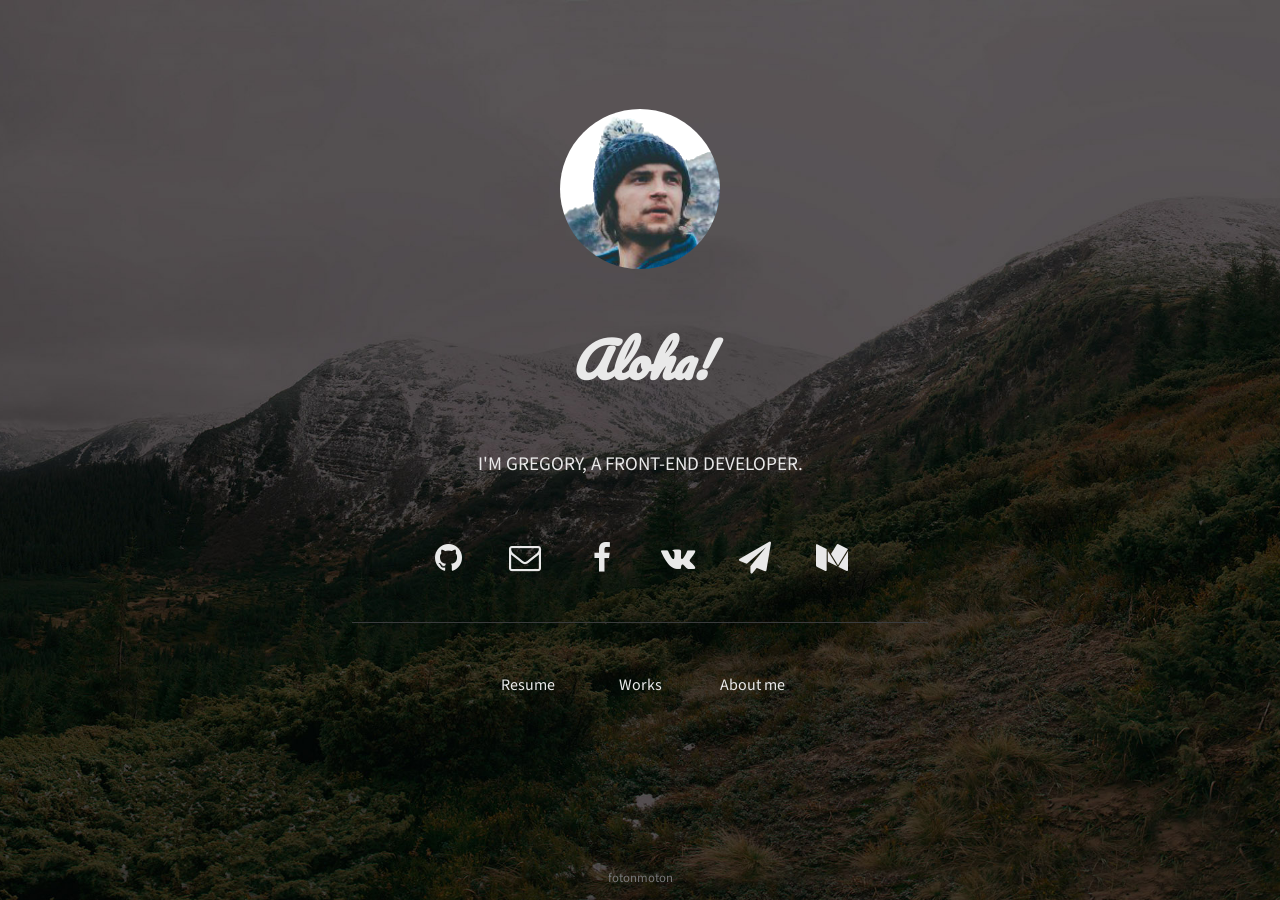
==== index.html @ 8188e192 "add Google analytics" ====
<!DOCTYPE html>
<html lang="en">
<head>
	<meta charset="UTF-8">
	<meta content="initial-scale=1.0" name="viewport">
	<title>fotonmoton's site</title>
	<link rel="stylesheet" href="css/style.css">
	<link rel="stylesheet" href="https://maxcdn.bootstrapcdn.com/font-awesome/4.5.0/css/font-awesome.min.css">
	<link href='https://fonts.googleapis.com/css?family=Source+Sans+Pro' rel='stylesheet' type='text/css'>
	<link href='https://fonts.googleapis.com/css?family=Pacifico' rel='stylesheet' type='text/css'>
	<link href='https://fonts.googleapis.com/css?family=Lobster&subset=cyrillic,latin' rel='stylesheet' type='text/css'>
	<script src="js/analytics.js"></script>
</head>
<body>
	<main>
		<img src="img/face.png" alt="face" class="face">
		<h3 class="greetings">
			Aloha!
		</h3>
		<h3 class="main-text">
			I'M GREGORY, A FRONT-END DEVELOPER.
		</h3>
		<ul class="icon-wrap">
			<li class="icon"><a href="https://github.com/fotonmoton" class="fa fa-github fa-fw fa-2x"></a></li>
			<li class="icon"><a href="mailto:neogen570@gmail.com?subject=Yo" class="fa fa-envelope-o fa-fw fa-2x"></a></li>
			<li class="icon"><a href="https://www.facebook.com/gregory.tertyshny.7" class="fa fa-facebook fa-fw fa-2x"></a></li>
			<li class="icon"><a href="https://vk.com/id140899500" class="fa fa-vk fa-fw fa-2x"></a></li>
			<li class="icon"><a href="https://telegram.me/Fotonmoton" class="fa fa-paper-plane fa-fw fa-2x"></a></li>
			<li class="icon"><a href="https://medium.com/@gregorytertyshny" class="fa fa-medium fa-fw fa-2x"></a></li>
		</ul>
		<nav>
			<ul class="about-wrap">
				<li><a href="#" class="about-button">
						Resume
					</a>
				</li>
				<li><a href="#" class="about-button">
						Works
					</a>
				</li>
				<li><a href="#" class="about-button">
						About me
					</a>
				</li>
			</ul>
		</nav>
	</main>
	<footer>
		<p>
			fotonmoton
		</p>
	</footer>
	<div id="bg">
	</div>
</body>
</html>
---- css/style.css ----
html,body{padding:0;margin:0;min-width:100%;height:100%;font-family:"Source Sans Pro", Arial, Helvetica, sans-serif;color:#E9E9E9;font-size:100%;overflow:hidden}@media (max-height: 736px){html,body{font-size:90%}}@media (max-width: 350px){html,body{font-size:80%}}body{min-height:100%;display:flex;flex-direction:column;justify-content:space-between;align-items:center;background-color:#103E50}body main{display:flex;justify-content:center;flex-direction:column;align-items:center;height:100%;width:45%;padding:0rem 3rem;overflow:hidden}@media (max-width: 1024px){body main{width:100%;padding:0}}body main img{border-radius:100%;width:10rem;height:10rem;animation-name:land-out;animation-duration:0.75s;animation-delay:0.5s;animation-fill-mode:forwards;opacity:0}@media (max-width: 450px){body main img{width:8rem;height:8rem}}@media (max-height: 600px){body main img{width:8rem;height:8rem}}body main h3{margin:0;text-align:center;padding:3rem 0rem 0rem 0rem}@media (max-height: 736px){body main h3{padding:1rem 0rem 0rem 0rem}}body main .greetings{font-family:'Pacifico', 'Lobster', cursive;font-size:3rem;font-style:italic;animation-name:land-in;animation-duration:0.75s;animation-delay:0.75s;animation-fill-mode:forwards;opacity:0}@media (max-width: 450px){body main .greetings{font-size:2.5rem}}body main .main-text{font-weight:normal;font-size:1.2rem;animation-name:land-in;animation-duration:0.75s;animation-delay:1s;animation-fill-mode:forwards;opacity:0}@media (max-width: 450px){body main .main-text{font-size:1.1rem}}body main .icon-wrap{width:100%;display:flex;justify-content:center;flex-wrap:wrap;padding:3rem 0rem 2rem 0rem;margin:0;border-bottom:1px solid #3B3C3E;animation-name:land-in;animation-duration:0.75s;animation-delay:1.25s;animation-fill-mode:forwards;opacity:0}@media (max-height: 736px){body main .icon-wrap{padding:1rem 0rem}}@media (max-width: 1024px){body main .icon-wrap{width:90%}}@media (max-width: 450px){body main .icon-wrap{width:60%}}body main .icon-wrap .icon{list-style-type:none}body main .icon-wrap a{color:#E9E9E9;text-decoration:none;margin:0rem 0.4rem;width:4rem;height:4rem;display:flex;justify-content:center;align-items:center;background-color:rgba(168,168,168,0);border-radius:100%;transition-property:background-color;transition-duration:0.3s;transition-timing-function:ease-out}body main .icon-wrap a:hover{background-color:rgba(168,168,168,0.2)}body main .about-wrap{display:flex;padding:0;margin:0;animation-name:land-in;animation-duration:0.75s;animation-delay:1.5s;animation-fill-mode:forwards;opacity:0}@media (max-height: 736px){body main .about-wrap{padding:1rem 0rem}}body main .about-wrap li{list-style-type:none}body main .about-wrap .about-button{color:#E9E9E9;text-decoration:none;margin:3rem 1rem;width:5rem;height:1.8rem;border-radius:4px;background-color:rgba(168,168,168,0);display:flex;justify-content:space-around;align-items:center;transition-property:background-color;transition-duration:0.3s;transition-timing-function:ease-out;font-size:1rem}body main .about-wrap .about-button:hover{background-color:rgba(168,168,168,0.2)}@media (max-width: 450px){body main .about-wrap .about-button{margin:1rem 1rem}}@media (max-height: 736px){body main .about-wrap .about-button{margin:1rem 1rem}}body footer{display:flex;justify-content:center}body footer p{font-size:0.8rem;color:#767678;animation-name:land-in;animation-duration:0.75s;animation-delay:2s;animation-fill-mode:forwards;opacity:0}@media (max-width: 450px){body footer p{display:none}}@media (max-height: 600px){body footer p{display:none}}#bg{background:url("../img/bg.jpg") no-repeat center center fixed;background-size:cover;position:absolute;left:0;top:0;width:100%;height:100%;z-index:-1;opacity:0;animation-name:bg-anim;animation-duration:1.25s;animation-delay:2.10s;animation-fill-mode:forwards}@media (max-height: 736px){#bg{background-image:url("../img/bg-medium.jpg")}}@media (max-height: 736px){#bg{background-image:url("../img/bg-medium.jpg")}}@media (max-width: 1024px){#bg{background-image:url("../img/bg-medium.jpg")}}@media (max-height: 600px){#bg{background-image:url("../img/bg-small.jpg")}}@media (max-width: 450px){#bg{background-image:url("../img/bg-small.jpg")}}@keyframes land-in{0%{opacity:0;transform:scale(1.1)}100%{opacity:1;transform:scale(1)}}@keyframes land-out{0%{opacity:0;transform:scale(0.8)}100%{opacity:1;transform:scale(1)}}@keyframes bg-anim{0%{opacity:0}100%{opacity:1}}
/*# sourceMappingURL=style.css.map */
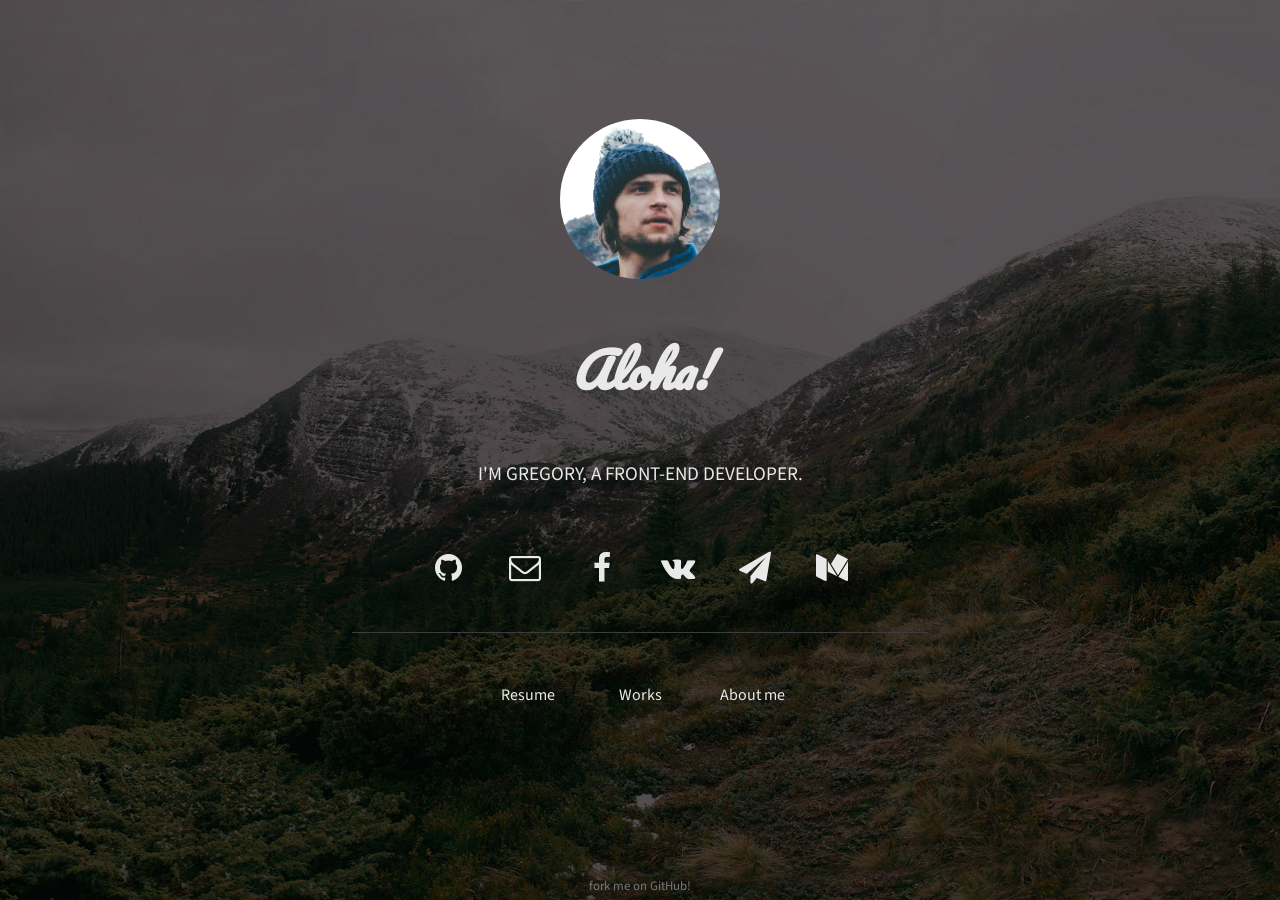
==== commit 2896ca72: "change classes to id's and add README file" ====
--- a/index.html
+++ b/index.html
@@ -13,23 +13,23 @@
 </head>
 <body>
 	<main>
-		<img src="img/face.png" alt="face" class="face">
-		<h3 class="greetings">
+		<img src="img/face.png" alt="face" id="face">
+		<h3 id="greetings">
 			Aloha!
 		</h3>
-		<h3 class="main-text">
+		<h3 id="main-text">
 			I'M GREGORY, A FRONT-END DEVELOPER.
 		</h3>
-		<ul class="icon-wrap">
-			<li class="icon"><a href="https://github.com/fotonmoton" class="fa fa-github fa-fw fa-2x"></a></li>
-			<li class="icon"><a href="mailto:neogen570@gmail.com?subject=Yo" class="fa fa-envelope-o fa-fw fa-2x"></a></li>
-			<li class="icon"><a href="https://www.facebook.com/gregory.tertyshny.7" class="fa fa-facebook fa-fw fa-2x"></a></li>
-			<li class="icon"><a href="https://vk.com/id140899500" class="fa fa-vk fa-fw fa-2x"></a></li>
-			<li class="icon"><a href="https://telegram.me/Fotonmoton" class="fa fa-paper-plane fa-fw fa-2x"></a></li>
-			<li class="icon"><a href="https://medium.com/@gregorytertyshny" class="fa fa-medium fa-fw fa-2x"></a></li>
+		<ul id="icon-wrap">
+			<li class="icon"><a href="https://github.com/fotonmoton" target="_blank" class="fa fa-github fa-fw fa-2x"></a></li>
+			<li class="icon"><a href="mailto:neogen570@gmail.com?subject=Yo" target="_blank"class="fa fa-envelope-o fa-fw fa-2x"></a></li>
+			<li class="icon"><a href="https://www.facebook.com/gregory.tertyshny.7" target="_blank"class="fa fa-facebook fa-fw fa-2x"></a></li>
+			<li class="icon"><a href="https://vk.com/id140899500" target="_blank"class="fa fa-vk fa-fw fa-2x"></a></li>
+			<li class="icon"><a href="https://telegram.me/Fotonmoton" target="_blank" class="fa fa-paper-plane fa-fw fa-2x"></a></li>
+			<li class="icon"><a href="https://medium.com/@gregorytertyshny" target="_blank" class="fa fa-medium fa-fw fa-2x"></a></li>
 		</ul>
 		<nav>
-			<ul class="about-wrap">
+			<ul id="about-wrap">
 				<li><a href="#" class="about-button">
 						Resume
 					</a>
@@ -46,9 +46,9 @@
 		</nav>
 	</main>
 	<footer>
-		<p>
-			fotonmoton
-		</p>
+		<a href="https://github.com/fotonmoton/fotonmoton" target="_blank" id="forkme">
+			fork me on GitHub!
+		</a>
 	</footer>
 	<div id="bg">
 	</div>
--- a/css/style.css
+++ b/css/style.css
@@ -1,2 +1,3 @@
-html,body{padding:0;margin:0;min-width:100%;height:100%;font-family:"Source Sans Pro", Arial, Helvetica, sans-serif;color:#E9E9E9;font-size:100%;overflow:hidden}@media (max-height: 736px){html,body{font-size:90%}}@media (max-width: 350px){html,body{font-size:80%}}body{min-height:100%;display:flex;flex-direction:column;justify-content:space-between;align-items:center;background-color:#103E50}body main{display:flex;justify-content:center;flex-direction:column;align-items:center;height:100%;width:45%;padding:0rem 3rem;overflow:hidden}@media (max-width: 1024px){body main{width:100%;padding:0}}body main img{border-radius:100%;width:10rem;height:10rem;animation-name:land-out;animation-duration:0.75s;animation-delay:0.5s;animation-fill-mode:forwards;opacity:0}@media (max-width: 450px){body main img{width:8rem;height:8rem}}@media (max-height: 600px){body main img{width:8rem;height:8rem}}body main h3{margin:0;text-align:center;padding:3rem 0rem 0rem 0rem}@media (max-height: 736px){body main h3{padding:1rem 0rem 0rem 0rem}}body main .greetings{font-family:'Pacifico', 'Lobster', cursive;font-size:3rem;font-style:italic;animation-name:land-in;animation-duration:0.75s;animation-delay:0.75s;animation-fill-mode:forwards;opacity:0}@media (max-width: 450px){body main .greetings{font-size:2.5rem}}body main .main-text{font-weight:normal;font-size:1.2rem;animation-name:land-in;animation-duration:0.75s;animation-delay:1s;animation-fill-mode:forwards;opacity:0}@media (max-width: 450px){body main .main-text{font-size:1.1rem}}body main .icon-wrap{width:100%;display:flex;justify-content:center;flex-wrap:wrap;padding:3rem 0rem 2rem 0rem;margin:0;border-bottom:1px solid #3B3C3E;animation-name:land-in;animation-duration:0.75s;animation-delay:1.25s;animation-fill-mode:forwards;opacity:0}@media (max-height: 736px){body main .icon-wrap{padding:1rem 0rem}}@media (max-width: 1024px){body main .icon-wrap{width:90%}}@media (max-width: 450px){body main .icon-wrap{width:60%}}body main .icon-wrap .icon{list-style-type:none}body main .icon-wrap a{color:#E9E9E9;text-decoration:none;margin:0rem 0.4rem;width:4rem;height:4rem;display:flex;justify-content:center;align-items:center;background-color:rgba(168,168,168,0);border-radius:100%;transition-property:background-color;transition-duration:0.3s;transition-timing-function:ease-out}body main .icon-wrap a:hover{background-color:rgba(168,168,168,0.2)}body main .about-wrap{display:flex;padding:0;margin:0;animation-name:land-in;animation-duration:0.75s;animation-delay:1.5s;animation-fill-mode:forwards;opacity:0}@media (max-height: 736px){body main .about-wrap{padding:1rem 0rem}}body main .about-wrap li{list-style-type:none}body main .about-wrap .about-button{color:#E9E9E9;text-decoration:none;margin:3rem 1rem;width:5rem;height:1.8rem;border-radius:4px;background-color:rgba(168,168,168,0);display:flex;justify-content:space-around;align-items:center;transition-property:background-color;transition-duration:0.3s;transition-timing-function:ease-out;font-size:1rem}body main .about-wrap .about-button:hover{background-color:rgba(168,168,168,0.2)}@media (max-width: 450px){body main .about-wrap .about-button{margin:1rem 1rem}}@media (max-height: 736px){body main .about-wrap .about-button{margin:1rem 1rem}}body footer{display:flex;justify-content:center}body footer p{font-size:0.8rem;color:#767678;animation-name:land-in;animation-duration:0.75s;animation-delay:2s;animation-fill-mode:forwards;opacity:0}@media (max-width: 450px){body footer p{display:none}}@media (max-height: 600px){body footer p{display:none}}#bg{background:url("../img/bg.jpg") no-repeat center center fixed;background-size:cover;position:absolute;left:0;top:0;width:100%;height:100%;z-index:-1;opacity:0;animation-name:bg-anim;animation-duration:1.25s;animation-delay:2.10s;animation-fill-mode:forwards}@media (max-height: 736px){#bg{background-image:url("../img/bg-medium.jpg")}}@media (max-height: 736px){#bg{background-image:url("../img/bg-medium.jpg")}}@media (max-width: 1024px){#bg{background-image:url("../img/bg-medium.jpg")}}@media (max-height: 600px){#bg{background-image:url("../img/bg-small.jpg")}}@media (max-width: 450px){#bg{background-image:url("../img/bg-small.jpg")}}@keyframes land-in{0%{opacity:0;transform:scale(1.1)}100%{opacity:1;transform:scale(1)}}@keyframes land-out{0%{opacity:0;transform:scale(0.8)}100%{opacity:1;transform:scale(1)}}@keyframes bg-anim{0%{opacity:0}100%{opacity:1}}
-/*# sourceMappingURL=style.css.map */
+@-webkit-keyframes land-in{0%{opacity:0;-webkit-transform:scale(1.1);transform:scale(1.1)}100%{opacity:1;-webkit-transform:scale(1);transform:scale(1)}}@keyframes land-in{0%{opacity:0;-webkit-transform:scale(1.1);transform:scale(1.1)}100%{opacity:1;-webkit-transform:scale(1);transform:scale(1)}}@-webkit-keyframes land-out{0%{opacity:0;-webkit-transform:scale(0.8);transform:scale(0.8)}100%{opacity:1;-webkit-transform:scale(1);transform:scale(1)}}@keyframes land-out{0%{opacity:0;-webkit-transform:scale(0.8);transform:scale(0.8)}100%{opacity:1;-webkit-transform:scale(1);transform:scale(1)}}@-webkit-keyframes bg-anim{0%{opacity:0}100%{opacity:1}}@keyframes bg-anim{0%{opacity:0}100%{opacity:1}}#bg{background:url("../img/bg.jpg") no-repeat center center fixed;background-size:cover;position:absolute;left:0;top:0;width:100%;height:100%;z-index:-1;opacity:0;-webkit-animation-name:bg-anim;animation-name:bg-anim;-webkit-animation-duration:1.25s;animation-duration:1.25s;-webkit-animation-delay:2.10s;animation-delay:2.10s;-webkit-animation-fill-mode:forwards;animation-fill-mode:forwards}@media (max-height: 736px){#bg{background-image:url("../img/bg-medium.jpg")}}@media (max-height: 736px){#bg{background-image:url("../img/bg-medium.jpg")}}@media (max-width: 1024px){#bg{background-image:url("../img/bg-medium.jpg")}}@media (max-height: 600px){#bg{background-image:url("../img/bg-small.jpg")}}@media (max-width: 450px){#bg{background-image:url("../img/bg-small.jpg")}}html,body{padding:0;margin:0;min-width:100%;height:100%;font-family:"Source Sans Pro", Arial, Helvetica, sans-serif;color:#E9E9E9;font-size:100%;overflow:hidden}@media (max-height: 736px){html,body{font-size:90%}}@media (max-width: 350px){html,body{font-size:80%}}body{min-height:100%;display:-webkit-box;display:-webkit-flex;display:-ms-flexbox;display:flex;-webkit-box-orient:vertical;-webkit-box-direction:normal;-webkit-flex-direction:column;-ms-flex-direction:column;flex-direction:column;-webkit-box-pack:justify;-webkit-justify-content:space-between;-ms-flex-pack:justify;justify-content:space-between;-webkit-box-align:center;-webkit-align-items:center;-ms-flex-align:center;align-items:center;background-color:#103E50}body main{display:-webkit-box;display:-webkit-flex;display:-ms-flexbox;display:flex;-webkit-box-pack:center;-webkit-justify-content:center;-ms-flex-pack:center;justify-content:center;-webkit-box-orient:vertical;-webkit-box-direction:normal;-webkit-flex-direction:column;-ms-flex-direction:column;flex-direction:column;-webkit-box-align:center;-webkit-align-items:center;-ms-flex-align:center;align-items:center;height:100%;width:45%;padding:0rem 3rem;overflow:hidden}@media (max-width: 1024px){body main{width:100%;padding:0}}body main h3{margin:0;text-align:center;padding:3rem 0rem 0rem 0rem}@media (max-height: 736px){body main h3{padding:1rem 0rem 0rem 0rem}}#face{border-radius:100%;width:10rem;height:10rem;-webkit-animation-name:land-out;animation-name:land-out;-webkit-animation-duration:0.75s;animation-duration:0.75s;-webkit-animation-delay:0.5s;animation-delay:0.5s;-webkit-animation-fill-mode:forwards;animation-fill-mode:forwards;opacity:0}@media (max-width: 450px){#face{width:8rem;height:8rem}}@media (max-height: 600px){#face{width:8rem;height:8rem}}#greetings{font-family:'Pacifico', 'Lobster', cursive;font-size:3rem;font-style:italic;-webkit-animation-name:land-in;animation-name:land-in;-webkit-animation-duration:0.75s;animation-duration:0.75s;-webkit-animation-delay:0.75s;animation-delay:0.75s;-webkit-animation-fill-mode:forwards;animation-fill-mode:forwards;opacity:0}@media (max-width: 450px){#greetings{font-size:2.5rem}}#main-text{font-weight:normal;font-size:1.2rem;-webkit-animation-name:land-in;animation-name:land-in;-webkit-animation-duration:0.75s;animation-duration:0.75s;-webkit-animation-delay:1s;animation-delay:1s;-webkit-animation-fill-mode:forwards;animation-fill-mode:forwards;opacity:0}@media (max-width: 450px){#main-text{font-size:1.1rem}}#icon-wrap{width:100%;display:-webkit-box;display:-webkit-flex;display:-ms-flexbox;display:flex;-webkit-box-pack:center;-webkit-justify-content:center;-ms-flex-pack:center;justify-content:center;-webkit-flex-wrap:wrap;-ms-flex-wrap:wrap;flex-wrap:wrap;padding:3rem 0rem 2rem 0rem;margin:0;border-bottom:1px solid #3B3C3E;-webkit-animation-name:land-in;animation-name:land-in;-webkit-animation-duration:0.75s;animation-duration:0.75s;-webkit-animation-delay:1.25s;animation-delay:1.25s;-webkit-animation-fill-mode:forwards;animation-fill-mode:forwards;opacity:0}@media (max-height: 736px){#icon-wrap{padding:1rem 0rem}}@media (max-width: 1024px){#icon-wrap{width:90%}}@media (max-width: 450px){#icon-wrap{width:60%}}#icon-wrap .icon{list-style-type:none}#icon-wrap a{color:#E9E9E9;text-decoration:none;margin:0rem 0.4rem;width:4rem;height:4rem;display:-webkit-box;display:-webkit-flex;display:-ms-flexbox;display:flex;-webkit-box-pack:center;-webkit-justify-content:center;-ms-flex-pack:center;justify-content:center;-webkit-box-align:center;-webkit-align-items:center;-ms-flex-align:center;align-items:center;background-color:rgba(168,168,168,0);border-radius:100%;-webkit-transition-property:background-color;transition-property:background-color;-webkit-transition-duration:0.3s;transition-duration:0.3s;-webkit-transition-timing-function:ease-out;transition-timing-function:ease-out}#icon-wrap a:hover{background-color:rgba(168,168,168,0.2)}#about-wrap{display:-webkit-box;display:-webkit-flex;display:-ms-flexbox;display:flex;padding:0;margin:0;-webkit-animation-name:land-in;animation-name:land-in;-webkit-animation-duration:0.75s;animation-duration:0.75s;-webkit-animation-delay:1.5s;animation-delay:1.5s;-webkit-animation-fill-mode:forwards;animation-fill-mode:forwards;opacity:0}@media (max-height: 736px){#about-wrap{padding:1rem 0rem}}#about-wrap li{list-style-type:none}#about-wrap .about-button{color:#E9E9E9;text-decoration:none;margin:3rem 1rem;width:5rem;height:1.8rem;border-radius:4px;background-color:rgba(168,168,168,0);display:-webkit-box;display:-webkit-flex;display:-ms-flexbox;display:flex;-webkit-justify-content:space-around;-ms-flex-pack:distribute;justify-content:space-around;-webkit-box-align:center;-webkit-align-items:center;-ms-flex-align:center;align-items:center;-webkit-transition-property:background-color;transition-property:background-color;-webkit-transition-duration:0.3s;transition-duration:0.3s;-webkit-transition-timing-function:ease-out;transition-timing-function:ease-out;font-size:1rem}#about-wrap .about-button:hover{background-color:rgba(168,168,168,0.2)}@media (max-width: 450px){#about-wrap .about-button{margin:1rem 1rem}}@media (max-height: 736px){#about-wrap .about-button{margin:1rem 1rem}}footer{display:-webkit-box;display:-webkit-flex;display:-ms-flexbox;display:flex;-webkit-box-pack:center;-webkit-justify-content:center;-ms-flex-pack:center;justify-content:center}footer #forkme{font-size:0.8rem;color:#767678;-webkit-animation-name:land-in;animation-name:land-in;-webkit-animation-duration:0.75s;animation-duration:0.75s;-webkit-animation-delay:2s;animation-delay:2s;-webkit-animation-fill-mode:forwards;animation-fill-mode:forwards;opacity:0;text-decoration:none;padding:0px 0px 5px}@media (max-width: 450px){footer #forkme{display:none}}@media (max-height: 600px){footer #forkme{display:none}}
+
+/*# sourceMappingURL=style.css.map */
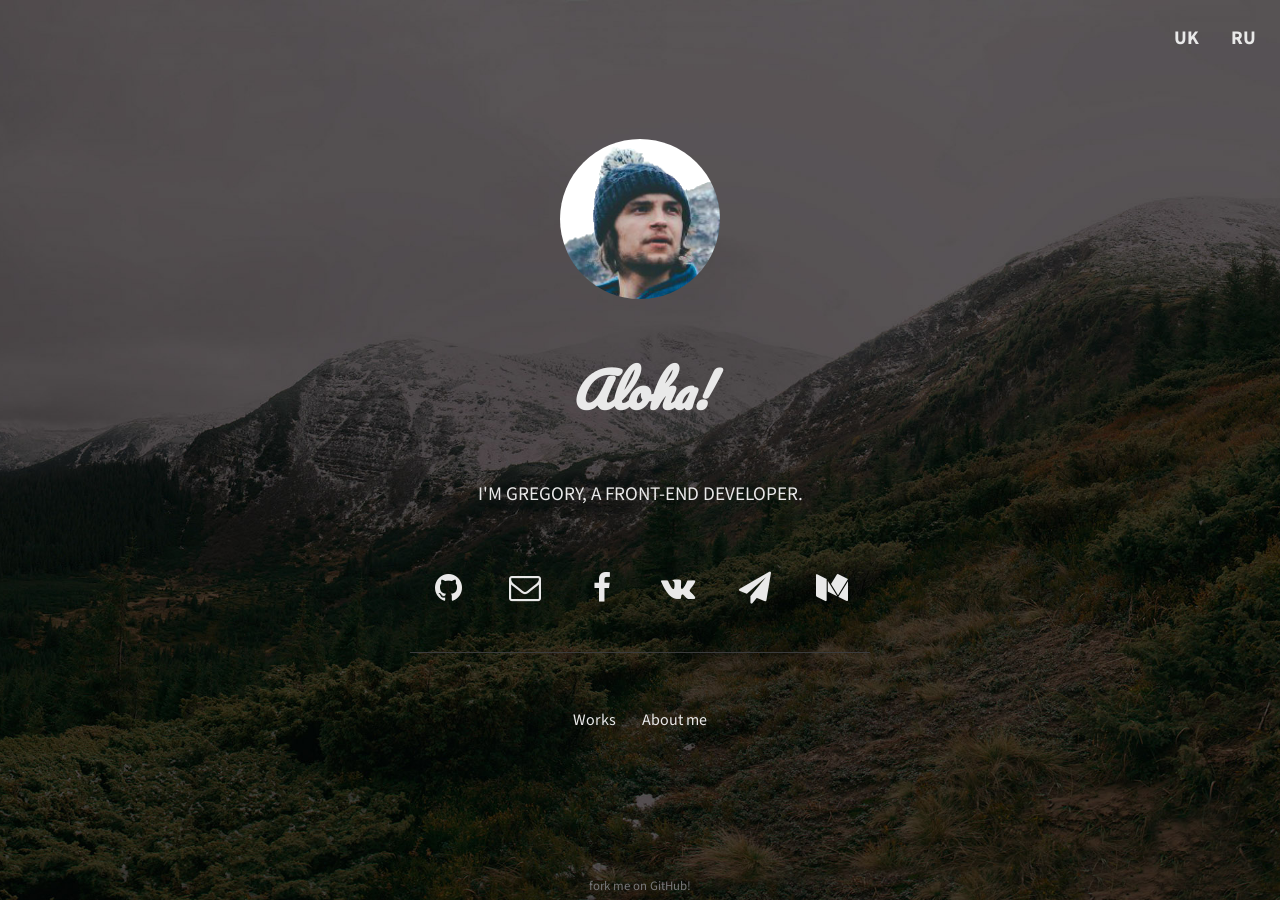
==== commit 63b2f185: "works page, changes in project structure" ====
--- a/index.html
+++ b/index.html
@@ -4,12 +4,10 @@
 	<meta charset="UTF-8">
 	<meta content="initial-scale=1.0" name="viewport">
 	<title>fotonmoton's site</title>
-	<link rel="stylesheet" href="css/style.css">
+	<link rel="stylesheet" href="css/main_page/main_page.css">
 	<link rel="stylesheet" href="https://maxcdn.bootstrapcdn.com/font-awesome/4.5.0/css/font-awesome.min.css">
 	<link href='https://fonts.googleapis.com/css?family=Source+Sans+Pro' rel='stylesheet' type='text/css'>
 	<link href='https://fonts.googleapis.com/css?family=Pacifico' rel='stylesheet' type='text/css'>
-	<link href='https://fonts.googleapis.com/css?family=Lobster&subset=cyrillic,latin' rel='stylesheet' type='text/css'>
-	<script src="js/analytics.js"></script>
 </head>
 <body>
 	<main>
@@ -31,10 +29,6 @@
 		<nav>
 			<ul id="about-wrap">
 				<li><a href="#" class="about-button">
-						Resume
-					</a>
-				</li>
-				<li><a href="#" class="about-button">
 						Works
 					</a>
 				</li>
@@ -44,6 +38,10 @@
 				</li>
 			</ul>
 		</nav>
+		<div id="lang-wrap">
+			<a href="index_uk.html" title="Перейти на мову Шевченка" id="uk">UK</a>
+			<a href="index_ru.html"title="Переключиться на язык Пушкина" id="ru">RU</a>
+		</div>
 	</main>
 	<footer>
 		<a href="https://github.com/fotonmoton/fotonmoton" target="_blank" id="forkme">
@@ -52,5 +50,15 @@
 	</footer>
 	<div id="bg">
 	</div>
+	<script type="text/javascript">
+		(function(i,s,o,g,r,a,m){i['GoogleAnalyticsObject']=r;i[r]=i[r]||function(){
+		(i[r].q=i[r].q||[]).push(arguments)},i[r].l=1*new Date();a=s.createElement(o),
+		m=s.getElementsByTagName(o)[0];a.async=1;a.src=g;m.parentNode.insertBefore(a,m)
+		})(window,document,'script','//www.google-analytics.com/analytics.js','ga');
+
+		ga('create', 'UA-75236121-1', 'auto');
+		ga('send', 'pageview');
+	</script>
+	<script src="js/disapear.js"></script>
 </body>
 </html>
--- a/css/main_page/main_page.css
+++ b/css/main_page/main_page.css
@@ -0,0 +1,258 @@
+@keyframes land-in {
+  0% {
+    opacity: 0;
+    transform: scale(1.1); }
+  100% {
+    opacity: 1;
+    transform: scale(1); } }
+@keyframes land-out {
+  0% {
+    opacity: 0;
+    transform: scale(0.8); }
+  100% {
+    opacity: 1;
+    transform: scale(1); } }
+@keyframes bg-anim {
+  0% {
+    opacity: 0; }
+  100% {
+    opacity: 1; } }
+@keyframes disapear {
+  0% {
+    opacity: 1; }
+  10% {
+    opacity: 0; }
+  100% {
+    opacity: 0; } }
+@keyframes color-change {
+  0%, 70% {
+    color: #787878; }
+  100% {
+    color: #e9e9e9; } }
+div#bg {
+  background: url("../../img/bg.jpg") no-repeat center center fixed;
+  background-size: cover;
+  position: absolute;
+  left: 0;
+  top: 0;
+  width: 100%;
+  height: 100%;
+  z-index: -1;
+  opacity: 0;
+  animation-name: bg-anim;
+  animation-duration: 1.25s;
+  animation-delay: 2.10s;
+  animation-fill-mode: forwards; }
+  @media (max-height: 736px) {
+    div#bg {
+      background-image: url("../../img/bg-medium.jpg"); } }
+  @media (max-height: 736px) {
+    div#bg {
+      background-image: url("../../img/bg-medium.jpg"); } }
+  @media (max-width: 1024px) {
+    div#bg {
+      background-image: url("../../img/bg-medium.jpg"); } }
+  @media (max-height: 600px) {
+    div#bg {
+      background-image: url("../../img/bg-small.jpg"); } }
+  @media (max-width: 450px) {
+    div#bg {
+      background-image: url("../../img/bg-small.jpg"); } }
+
+html, body {
+  padding: 0;
+  margin: 0;
+  min-width: 100%;
+  height: 100%;
+  font-family: "Source Sans Pro", Arial, Helvetica, sans-serif;
+  color: #E9E9E9;
+  font-size: 100%;
+  overflow: hidden; }
+  @media (max-height: 736px) {
+    html, body {
+      font-size: 90%; } }
+  @media (max-width: 350px) {
+    html, body {
+      font-size: 80%; } }
+
+body {
+  display: flex;
+  flex-direction: column;
+  justify-content: space-between;
+  align-items: center;
+  min-height: 100%;
+  background-color: #FFFFFF;
+  animation-fill-mode: backwards;
+  animation-duration: 5s;
+  animation-timing-function: easy-in; }
+  body main {
+    display: flex;
+    justify-content: center;
+    flex-direction: column;
+    align-items: center;
+    height: 100%;
+    padding: 0rem 3rem;
+    overflow: hidden; }
+    @media (max-width: 1024px) {
+      body main {
+        width: 100%;
+        padding: 0; } }
+    body main h3 {
+      margin: 0;
+      text-align: center;
+      padding: 3rem 0rem 0rem 0rem; }
+      @media (max-height: 736px) {
+        body main h3 {
+          padding: 1rem 0rem 0rem 0rem; } }
+
+img#face {
+  border-radius: 100%;
+  width: 10rem;
+  height: 10rem;
+  animation-name: land-out;
+  animation-duration: 0.75s;
+  animation-delay: 0.5s;
+  animation-fill-mode: forwards;
+  opacity: 0; }
+  @media (max-width: 450px) {
+    img#face {
+      width: 8rem;
+      height: 8rem; } }
+  @media (max-height: 600px) {
+    img#face {
+      width: 8rem;
+      height: 8rem; } }
+
+h3#greetings {
+  font-family: 'Pacifico', 'Lobster', cursive;
+  font-size: 3rem;
+  font-style: italic;
+  animation: land-in 0.75s 0.75s forwards, color-change 2.5s 0.75s forwards;
+  opacity: 0; }
+  @media (max-width: 450px) {
+    h3#greetings {
+      font-size: 2.5rem; } }
+
+h3#main-text {
+  font-weight: normal;
+  font-size: 1.2rem;
+  animation: land-in 0.75s 1s forwards, color-change 2.5s 0.75s forwards;
+  opacity: 0; }
+  @media (max-width: 450px) {
+    h3#main-text {
+      font-size: 1.1rem; } }
+
+ul#icon-wrap {
+  width: 100%;
+  display: flex;
+  justify-content: center;
+  flex-wrap: wrap;
+  padding: 3rem 0rem 2rem 0rem;
+  margin: 0;
+  border-bottom: 1px solid #3B3C3E;
+  animation: land-in 0.75s 1.25s forwards;
+  opacity: 0; }
+  @media (max-height: 736px) {
+    ul#icon-wrap {
+      padding: 1rem 0rem; } }
+  @media (max-width: 1024px) {
+    ul#icon-wrap {
+      width: 90%; } }
+  @media (max-width: 450px) {
+    ul#icon-wrap {
+      width: 60%; } }
+  ul#icon-wrap .icon {
+    list-style-type: none; }
+  ul#icon-wrap a {
+    color: #E9E9E9;
+    text-decoration: none;
+    margin: 0rem 0.4rem;
+    width: 4rem;
+    height: 4rem;
+    display: flex;
+    justify-content: center;
+    align-items: center;
+    background-color: rgba(168, 168, 168, 0);
+    border-radius: 100%;
+    animation: color-change 2.5s 0.75s forwards;
+    transition-property: background-color;
+    transition-duration: 0.3s;
+    transition-timing-function: ease-out; }
+    ul#icon-wrap a:hover {
+      background-color: rgba(168, 168, 168, 0.2); }
+
+ul#about-wrap {
+  display: flex;
+  padding: 3rem 0 0 0;
+  margin: 0;
+  animation: land-in 0.75s 1.5s forwards;
+  opacity: 0; }
+  @media (max-height: 736px) {
+    ul#about-wrap {
+      padding: 1rem 0 0 0; } }
+  ul#about-wrap li {
+    list-style-type: none;
+    padding: 0.3rem; }
+  ul#about-wrap a.about-button {
+    display: flex;
+    justify-content: space-around;
+    align-items: center;
+    color: #E9E9E9;
+    font-size: 1rem;
+    text-decoration: none;
+    padding: 0.2rem 0.5rem;
+    border-radius: 4px;
+    background-color: rgba(168, 168, 168, 0);
+    animation: color-change 2.5s 0.75s forwards;
+    transition-property: background-color;
+    transition-duration: 0.3s;
+    transition-timing-function: ease-out; }
+    ul#about-wrap a.about-button:hover {
+      background-color: rgba(168, 168, 168, 0.2); }
+
+div#lang-wrap {
+  display: flex;
+  position: fixed;
+  top: 0;
+  right: 0;
+  padding: .5rem;
+  opacity: 0;
+  animation: land-in 0.75s 2s forwards, color-change 2.5s 0.75s forwards; }
+  div#lang-wrap a {
+    text-decoration: none;
+    font-family: "Source Sans Pro", Arial, Helvetica, sans-serif;
+    font-weight: bold;
+    font-size: 1.2rem;
+    color: #e9e9e9;
+    background-color: rgba(233, 233, 233, 0);
+    padding: .5rem;
+    margin: .5rem;
+    border-radius: 3px;
+    transition: background-color 0.5s;
+    transition: color 0.2s;
+    transition-timing-function: easy-in; }
+    div#lang-wrap a:hover {
+      background-color: #e9e9e9;
+      color: #454545; }
+
+footer {
+  display: flex;
+  justify-content: center; }
+  footer a#forkme {
+    font-size: 0.8rem;
+    color: #767678;
+    animation-name: land-in;
+    animation-duration: 0.75s;
+    animation-delay: 2s;
+    animation-fill-mode: forwards;
+    opacity: 0;
+    text-decoration: none;
+    padding: 0px 0px 5px; }
+    @media (max-width: 450px) {
+      footer a#forkme {
+        display: none; } }
+    @media (max-height: 600px) {
+      footer a#forkme {
+        display: none; } }
+
+/*# sourceMappingURL=main_page.css.map */
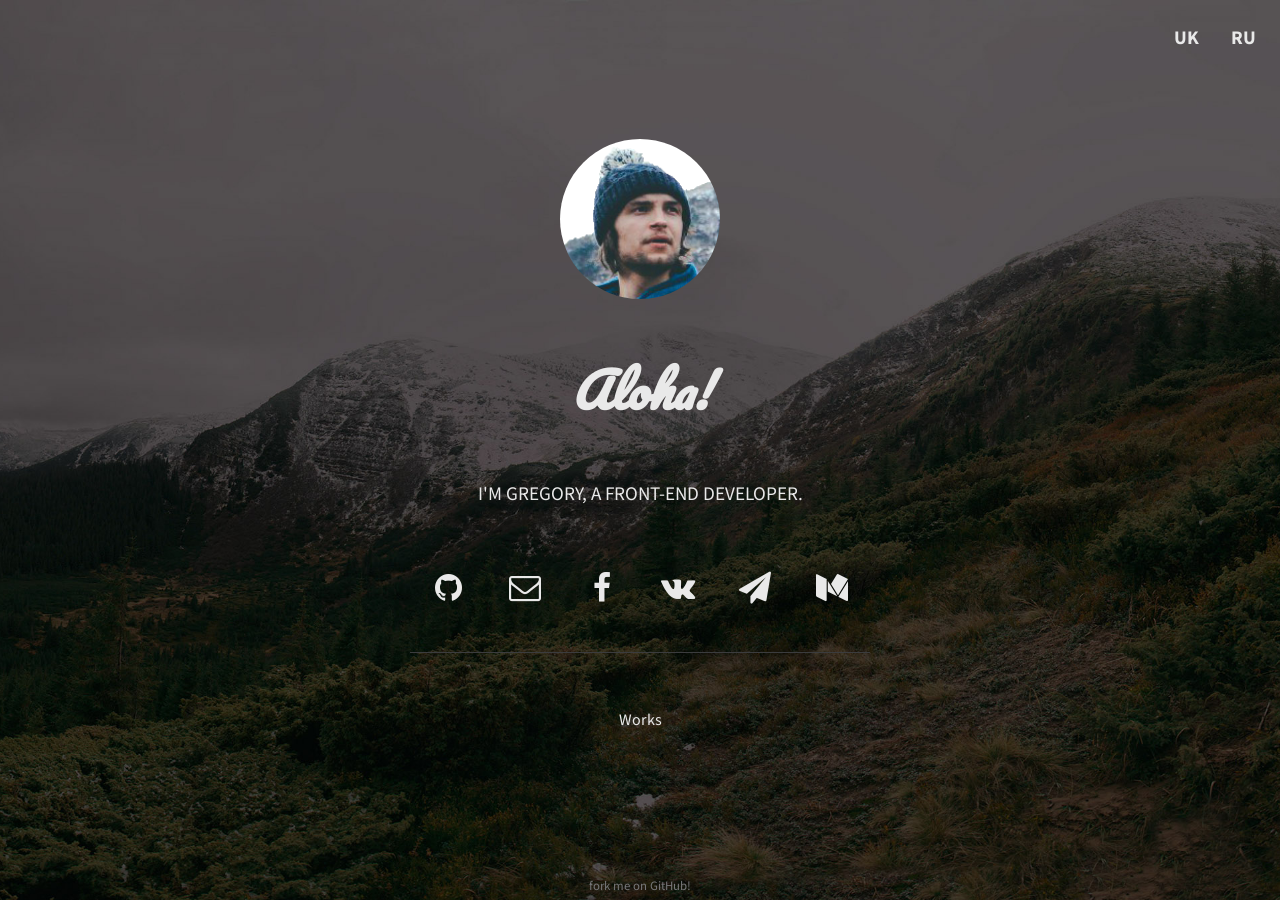
==== commit e4165555: "remove "about me" button" ====
--- a/index.html
+++ b/index.html
@@ -2,7 +2,7 @@
 <html lang="en">
 <head>
 	<meta charset="UTF-8">
-	<meta content="initial-scale=1.0" name="viewport">
+	<meta name="viewport" content="width=device-width, initial-scale=1">
 	<title>fotonmoton's site</title>
 	<link rel="stylesheet" href="css/main_page/main_page.css">
 	<link rel="stylesheet" href="https://maxcdn.bootstrapcdn.com/font-awesome/4.5.0/css/font-awesome.min.css">
@@ -28,14 +28,14 @@
 		</ul>
 		<nav>
 			<ul id="about-wrap">
-				<li><a href="#" class="about-button">
+				<li><a href="links/works/works.html" class="about-button">
 						Works
 					</a>
 				</li>
-				<li><a href="#" class="about-button">
+				<!-- <li><a href="#" class="about-button">
 						About me
 					</a>
-				</li>
+				</li> -->
 			</ul>
 		</nav>
 		<div id="lang-wrap">
--- a/css/main_page/main_page.css
+++ b/css/main_page/main_page.css
@@ -1,258 +1,3 @@
-@keyframes land-in {
-  0% {
-    opacity: 0;
-    transform: scale(1.1); }
-  100% {
-    opacity: 1;
-    transform: scale(1); } }
-@keyframes land-out {
-  0% {
-    opacity: 0;
-    transform: scale(0.8); }
-  100% {
-    opacity: 1;
-    transform: scale(1); } }
-@keyframes bg-anim {
-  0% {
-    opacity: 0; }
-  100% {
-    opacity: 1; } }
-@keyframes disapear {
-  0% {
-    opacity: 1; }
-  10% {
-    opacity: 0; }
-  100% {
-    opacity: 0; } }
-@keyframes color-change {
-  0%, 70% {
-    color: #787878; }
-  100% {
-    color: #e9e9e9; } }
-div#bg {
-  background: url("../../img/bg.jpg") no-repeat center center fixed;
-  background-size: cover;
-  position: absolute;
-  left: 0;
-  top: 0;
-  width: 100%;
-  height: 100%;
-  z-index: -1;
-  opacity: 0;
-  animation-name: bg-anim;
-  animation-duration: 1.25s;
-  animation-delay: 2.10s;
-  animation-fill-mode: forwards; }
-  @media (max-height: 736px) {
-    div#bg {
-      background-image: url("../../img/bg-medium.jpg"); } }
-  @media (max-height: 736px) {
-    div#bg {
-      background-image: url("../../img/bg-medium.jpg"); } }
-  @media (max-width: 1024px) {
-    div#bg {
-      background-image: url("../../img/bg-medium.jpg"); } }
-  @media (max-height: 600px) {
-    div#bg {
-      background-image: url("../../img/bg-small.jpg"); } }
-  @media (max-width: 450px) {
-    div#bg {
-      background-image: url("../../img/bg-small.jpg"); } }
+@-webkit-keyframes land-in{0%{opacity:0;-webkit-transform:scale(1.1);transform:scale(1.1)}100%{opacity:1;-webkit-transform:scale(1);transform:scale(1)}}@keyframes land-in{0%{opacity:0;-webkit-transform:scale(1.1);transform:scale(1.1)}100%{opacity:1;-webkit-transform:scale(1);transform:scale(1)}}@-webkit-keyframes land-out{0%{opacity:0;-webkit-transform:scale(0.8);transform:scale(0.8)}100%{opacity:1;-webkit-transform:scale(1);transform:scale(1)}}@keyframes land-out{0%{opacity:0;-webkit-transform:scale(0.8);transform:scale(0.8)}100%{opacity:1;-webkit-transform:scale(1);transform:scale(1)}}@-webkit-keyframes bg-anim{0%{opacity:0}100%{opacity:1}}@keyframes bg-anim{0%{opacity:0}100%{opacity:1}}@-webkit-keyframes disapear{0%{opacity:1}10%{opacity:0}100%{opacity:0}}@keyframes disapear{0%{opacity:1}10%{opacity:0}100%{opacity:0}}@-webkit-keyframes color-change{0%, 70%{color:#787878}100%{color:#e9e9e9}}@keyframes color-change{0%, 70%{color:#787878}100%{color:#e9e9e9}}div#bg{background:url("../../img/bg.jpg") no-repeat center center fixed;background-size:cover;position:absolute;left:0;top:0;width:100%;height:100%;z-index:-1;opacity:0;-webkit-animation-name:bg-anim;animation-name:bg-anim;-webkit-animation-duration:1.25s;animation-duration:1.25s;-webkit-animation-delay:2.10s;animation-delay:2.10s;-webkit-animation-fill-mode:forwards;animation-fill-mode:forwards}@media (max-height: 736px){div#bg{background-image:url("../../img/bg-medium.jpg")}}@media (max-height: 736px){div#bg{background-image:url("../../img/bg-medium.jpg")}}@media (max-width: 1024px){div#bg{background-image:url("../../img/bg-medium.jpg")}}@media (max-height: 600px){div#bg{background-image:url("../../img/bg-small.jpg")}}@media (max-width: 450px){div#bg{background-image:url("../../img/bg-small.jpg")}}html,body{padding:0;margin:0;min-width:100%;height:100%;font-family:"Source Sans Pro", Arial, Helvetica, sans-serif;color:#E9E9E9;font-size:100%;overflow:hidden}@media (max-height: 736px){html,body{font-size:90%}}@media (max-width: 350px){html,body{font-size:80%}}body{display:-webkit-box;display:-webkit-flex;display:-ms-flexbox;display:flex;-webkit-box-orient:vertical;-webkit-box-direction:normal;-webkit-flex-direction:column;-ms-flex-direction:column;flex-direction:column;-webkit-box-pack:justify;-webkit-justify-content:space-between;-ms-flex-pack:justify;justify-content:space-between;-webkit-box-align:center;-webkit-align-items:center;-ms-flex-align:center;align-items:center;min-height:100%;background-color:#FFFFFF;-webkit-animation-fill-mode:backwards;animation-fill-mode:backwards;-webkit-animation-duration:5s;animation-duration:5s;-webkit-animation-timing-function:easy-in;animation-timing-function:easy-in}body main{display:-webkit-box;display:-webkit-flex;display:-ms-flexbox;display:flex;-webkit-box-pack:center;-webkit-justify-content:center;-ms-flex-pack:center;justify-content:center;-webkit-box-orient:vertical;-webkit-box-direction:normal;-webkit-flex-direction:column;-ms-flex-direction:column;flex-direction:column;-webkit-box-align:center;-webkit-align-items:center;-ms-flex-align:center;align-items:center;height:100%;padding:0rem 3rem;overflow:hidden}@media (max-width: 1024px){body main{width:100%;padding:0}}body main h3{margin:0;text-align:center;padding:3rem 0rem 0rem 0rem}@media (max-height: 736px){body main h3{padding:1rem 0rem 0rem 0rem}}img#face{border-radius:100%;width:10rem;height:10rem;-webkit-animation-name:land-out;animation-name:land-out;-webkit-animation-duration:0.75s;animation-duration:0.75s;-webkit-animation-delay:0.5s;animation-delay:0.5s;-webkit-animation-fill-mode:forwards;animation-fill-mode:forwards;opacity:0}@media (max-width: 450px){img#face{width:8rem;height:8rem}}@media (max-height: 600px){img#face{width:8rem;height:8rem}}h3#greetings{font-family:'Pacifico', 'Lobster', cursive;font-size:3rem;font-style:italic;-webkit-animation:land-in 0.75s 0.75s forwards, color-change 2.5s 0.75s forwards;animation:land-in 0.75s 0.75s forwards, color-change 2.5s 0.75s forwards;opacity:0}@media (max-width: 450px){h3#greetings{font-size:2.5rem}}h3#main-text{font-weight:normal;font-size:1.2rem;-webkit-animation:land-in 0.75s 1s forwards, color-change 2.5s 0.75s forwards;animation:land-in 0.75s 1s forwards, color-change 2.5s 0.75s forwards;opacity:0}@media (max-width: 450px){h3#main-text{font-size:1.1rem}}ul#icon-wrap{width:100%;display:-webkit-box;display:-webkit-flex;display:-ms-flexbox;display:flex;-webkit-box-pack:center;-webkit-justify-content:center;-ms-flex-pack:center;justify-content:center;-webkit-flex-wrap:wrap;-ms-flex-wrap:wrap;flex-wrap:wrap;padding:3rem 0rem 2rem 0rem;margin:0;border-bottom:1px solid #3B3C3E;-webkit-animation:land-in 0.75s 1.25s forwards;animation:land-in 0.75s 1.25s forwards;opacity:0}@media (max-height: 736px){ul#icon-wrap{padding:1rem 0rem}}@media (max-width: 1024px){ul#icon-wrap{width:90%}}@media (max-width: 450px){ul#icon-wrap{width:60%}}ul#icon-wrap .icon{list-style-type:none}ul#icon-wrap a{color:#E9E9E9;text-decoration:none;margin:0rem 0.4rem;width:4rem;height:4rem;display:-webkit-box;display:-webkit-flex;display:-ms-flexbox;display:flex;-webkit-box-pack:center;-webkit-justify-content:center;-ms-flex-pack:center;justify-content:center;-webkit-box-align:center;-webkit-align-items:center;-ms-flex-align:center;align-items:center;background-color:rgba(168,168,168,0);border-radius:100%;-webkit-animation:color-change 2.5s 0.75s forwards;animation:color-change 2.5s 0.75s forwards;-webkit-transition-property:background-color;transition-property:background-color;-webkit-transition-duration:0.3s;transition-duration:0.3s;-webkit-transition-timing-function:ease-out;transition-timing-function:ease-out}ul#icon-wrap a:hover{background-color:rgba(168,168,168,0.2)}ul#about-wrap{display:-webkit-box;display:-webkit-flex;display:-ms-flexbox;display:flex;padding:3rem 0 0 0;margin:0;-webkit-animation:land-in 0.75s 1.5s forwards;animation:land-in 0.75s 1.5s forwards;opacity:0}@media (max-height: 736px){ul#about-wrap{padding:1rem 0 0 0}}ul#about-wrap li{list-style-type:none;padding:0.3rem}ul#about-wrap a.about-button{display:-webkit-box;display:-webkit-flex;display:-ms-flexbox;display:flex;-webkit-justify-content:space-around;-ms-flex-pack:distribute;justify-content:space-around;-webkit-box-align:center;-webkit-align-items:center;-ms-flex-align:center;align-items:center;color:#E9E9E9;font-size:1rem;text-decoration:none;padding:0.2rem 0.5rem;border-radius:4px;background-color:rgba(168,168,168,0);-webkit-animation:color-change 2.5s 0.75s forwards;animation:color-change 2.5s 0.75s forwards;-webkit-transition-property:background-color;transition-property:background-color;-webkit-transition-duration:0.3s;transition-duration:0.3s;-webkit-transition-timing-function:ease-out;transition-timing-function:ease-out}ul#about-wrap a.about-button:hover{background-color:rgba(168,168,168,0.2)}div#lang-wrap{display:-webkit-box;display:-webkit-flex;display:-ms-flexbox;display:flex;position:fixed;top:0;right:0;padding:.5rem;opacity:0;-webkit-animation:land-in 0.75s 2s forwards, color-change 2.5s 0.75s forwards;animation:land-in 0.75s 2s forwards, color-change 2.5s 0.75s forwards}div#lang-wrap a{text-decoration:none;font-family:"Source Sans Pro", Arial, Helvetica, sans-serif;font-weight:bold;font-size:1.2rem;color:#e9e9e9;background-color:rgba(233,233,233,0);padding:.5rem;margin:.5rem;border-radius:3px;-webkit-transition:background-color 0.5s;transition:background-color 0.5s;-webkit-transition:color 0.2s;transition:color 0.2s;-webkit-transition-timing-function:easy-in;transition-timing-function:easy-in}div#lang-wrap a:hover{background-color:#e9e9e9;color:#454545}footer{display:-webkit-box;display:-webkit-flex;display:-ms-flexbox;display:flex;-webkit-box-pack:center;-webkit-justify-content:center;-ms-flex-pack:center;justify-content:center}footer a#forkme{font-size:0.8rem;color:#767678;-webkit-animation-name:land-in;animation-name:land-in;-webkit-animation-duration:0.75s;animation-duration:0.75s;-webkit-animation-delay:2s;animation-delay:2s;-webkit-animation-fill-mode:forwards;animation-fill-mode:forwards;opacity:0;text-decoration:none;padding:0px 0px 5px}@media (max-width: 450px){footer a#forkme{display:none}}@media (max-height: 600px){footer a#forkme{display:none}}
 
-html, body {
-  padding: 0;
-  margin: 0;
-  min-width: 100%;
-  height: 100%;
-  font-family: "Source Sans Pro", Arial, Helvetica, sans-serif;
-  color: #E9E9E9;
-  font-size: 100%;
-  overflow: hidden; }
-  @media (max-height: 736px) {
-    html, body {
-      font-size: 90%; } }
-  @media (max-width: 350px) {
-    html, body {
-      font-size: 80%; } }
-
-body {
-  display: flex;
-  flex-direction: column;
-  justify-content: space-between;
-  align-items: center;
-  min-height: 100%;
-  background-color: #FFFFFF;
-  animation-fill-mode: backwards;
-  animation-duration: 5s;
-  animation-timing-function: easy-in; }
-  body main {
-    display: flex;
-    justify-content: center;
-    flex-direction: column;
-    align-items: center;
-    height: 100%;
-    padding: 0rem 3rem;
-    overflow: hidden; }
-    @media (max-width: 1024px) {
-      body main {
-        width: 100%;
-        padding: 0; } }
-    body main h3 {
-      margin: 0;
-      text-align: center;
-      padding: 3rem 0rem 0rem 0rem; }
-      @media (max-height: 736px) {
-        body main h3 {
-          padding: 1rem 0rem 0rem 0rem; } }
-
-img#face {
-  border-radius: 100%;
-  width: 10rem;
-  height: 10rem;
-  animation-name: land-out;
-  animation-duration: 0.75s;
-  animation-delay: 0.5s;
-  animation-fill-mode: forwards;
-  opacity: 0; }
-  @media (max-width: 450px) {
-    img#face {
-      width: 8rem;
-      height: 8rem; } }
-  @media (max-height: 600px) {
-    img#face {
-      width: 8rem;
-      height: 8rem; } }
-
-h3#greetings {
-  font-family: 'Pacifico', 'Lobster', cursive;
-  font-size: 3rem;
-  font-style: italic;
-  animation: land-in 0.75s 0.75s forwards, color-change 2.5s 0.75s forwards;
-  opacity: 0; }
-  @media (max-width: 450px) {
-    h3#greetings {
-      font-size: 2.5rem; } }
-
-h3#main-text {
-  font-weight: normal;
-  font-size: 1.2rem;
-  animation: land-in 0.75s 1s forwards, color-change 2.5s 0.75s forwards;
-  opacity: 0; }
-  @media (max-width: 450px) {
-    h3#main-text {
-      font-size: 1.1rem; } }
-
-ul#icon-wrap {
-  width: 100%;
-  display: flex;
-  justify-content: center;
-  flex-wrap: wrap;
-  padding: 3rem 0rem 2rem 0rem;
-  margin: 0;
-  border-bottom: 1px solid #3B3C3E;
-  animation: land-in 0.75s 1.25s forwards;
-  opacity: 0; }
-  @media (max-height: 736px) {
-    ul#icon-wrap {
-      padding: 1rem 0rem; } }
-  @media (max-width: 1024px) {
-    ul#icon-wrap {
-      width: 90%; } }
-  @media (max-width: 450px) {
-    ul#icon-wrap {
-      width: 60%; } }
-  ul#icon-wrap .icon {
-    list-style-type: none; }
-  ul#icon-wrap a {
-    color: #E9E9E9;
-    text-decoration: none;
-    margin: 0rem 0.4rem;
-    width: 4rem;
-    height: 4rem;
-    display: flex;
-    justify-content: center;
-    align-items: center;
-    background-color: rgba(168, 168, 168, 0);
-    border-radius: 100%;
-    animation: color-change 2.5s 0.75s forwards;
-    transition-property: background-color;
-    transition-duration: 0.3s;
-    transition-timing-function: ease-out; }
-    ul#icon-wrap a:hover {
-      background-color: rgba(168, 168, 168, 0.2); }
-
-ul#about-wrap {
-  display: flex;
-  padding: 3rem 0 0 0;
-  margin: 0;
-  animation: land-in 0.75s 1.5s forwards;
-  opacity: 0; }
-  @media (max-height: 736px) {
-    ul#about-wrap {
-      padding: 1rem 0 0 0; } }
-  ul#about-wrap li {
-    list-style-type: none;
-    padding: 0.3rem; }
-  ul#about-wrap a.about-button {
-    display: flex;
-    justify-content: space-around;
-    align-items: center;
-    color: #E9E9E9;
-    font-size: 1rem;
-    text-decoration: none;
-    padding: 0.2rem 0.5rem;
-    border-radius: 4px;
-    background-color: rgba(168, 168, 168, 0);
-    animation: color-change 2.5s 0.75s forwards;
-    transition-property: background-color;
-    transition-duration: 0.3s;
-    transition-timing-function: ease-out; }
-    ul#about-wrap a.about-button:hover {
-      background-color: rgba(168, 168, 168, 0.2); }
-
-div#lang-wrap {
-  display: flex;
-  position: fixed;
-  top: 0;
-  right: 0;
-  padding: .5rem;
-  opacity: 0;
-  animation: land-in 0.75s 2s forwards, color-change 2.5s 0.75s forwards; }
-  div#lang-wrap a {
-    text-decoration: none;
-    font-family: "Source Sans Pro", Arial, Helvetica, sans-serif;
-    font-weight: bold;
-    font-size: 1.2rem;
-    color: #e9e9e9;
-    background-color: rgba(233, 233, 233, 0);
-    padding: .5rem;
-    margin: .5rem;
-    border-radius: 3px;
-    transition: background-color 0.5s;
-    transition: color 0.2s;
-    transition-timing-function: easy-in; }
-    div#lang-wrap a:hover {
-      background-color: #e9e9e9;
-      color: #454545; }
-
-footer {
-  display: flex;
-  justify-content: center; }
-  footer a#forkme {
-    font-size: 0.8rem;
-    color: #767678;
-    animation-name: land-in;
-    animation-duration: 0.75s;
-    animation-delay: 2s;
-    animation-fill-mode: forwards;
-    opacity: 0;
-    text-decoration: none;
-    padding: 0px 0px 5px; }
-    @media (max-width: 450px) {
-      footer a#forkme {
-        display: none; } }
-    @media (max-height: 600px) {
-      footer a#forkme {
-        display: none; } }
-
-/*# sourceMappingURL=main_page.css.map */
+/*# sourceMappingURL=main_page.css.map */
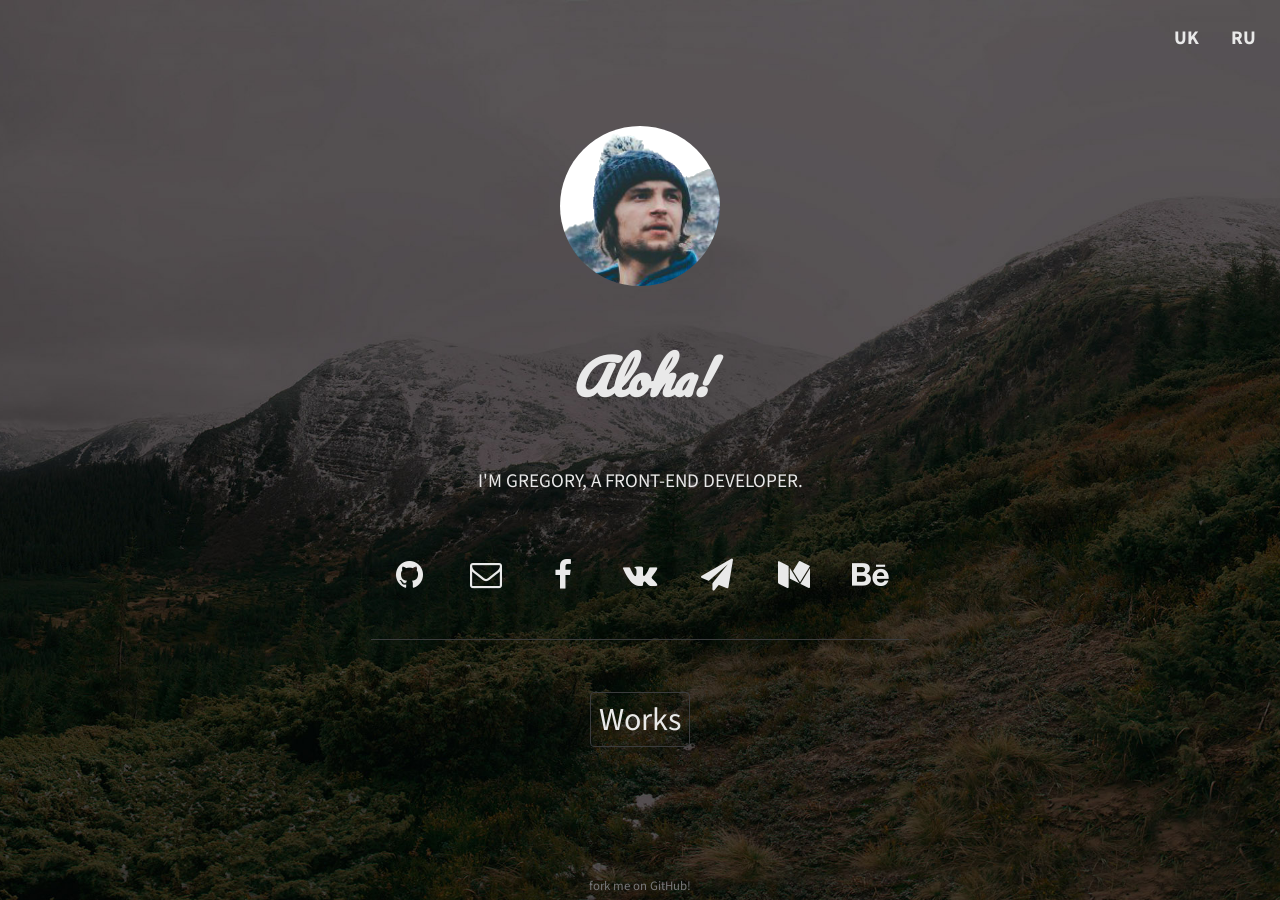
==== commit 51f72c9f: "fix homepage and add new work" ====
--- a/index.html
+++ b/index.html
@@ -8,6 +8,8 @@
 	<link rel="stylesheet" href="https://maxcdn.bootstrapcdn.com/font-awesome/4.5.0/css/font-awesome.min.css">
 	<link href='https://fonts.googleapis.com/css?family=Source+Sans+Pro' rel='stylesheet' type='text/css'>
 	<link href='https://fonts.googleapis.com/css?family=Pacifico' rel='stylesheet' type='text/css'>
+	<link rel="icon" type="image/png" href="img/favicon-32x32.png" sizes="32x32"/>
+	<link rel="icon" type="image/png" href="img/favicon-16x16.png" sizes="16x16"/>
 </head>
 <body>
 	<main>
@@ -25,6 +27,7 @@
 			<li class="icon"><a href="https://vk.com/id140899500" target="_blank"class="fa fa-vk fa-fw fa-2x"></a></li>
 			<li class="icon"><a href="https://telegram.me/Fotonmoton" target="_blank" class="fa fa-paper-plane fa-fw fa-2x"></a></li>
 			<li class="icon"><a href="https://medium.com/@gregorytertyshny" target="_blank" class="fa fa-medium fa-fw fa-2x"></a></li>
+			<li class="icon"><a href="https://www.behance.net/fotonmoton" target="_blank" class="fa fa-behance fa-fw fa-2x"></a></li>
 		</ul>
 		<nav>
 			<ul id="about-wrap">
--- a/css/main_page/main_page.css
+++ b/css/main_page/main_page.css
@@ -1,3 +1,259 @@
-@-webkit-keyframes land-in{0%{opacity:0;-webkit-transform:scale(1.1);transform:scale(1.1)}100%{opacity:1;-webkit-transform:scale(1);transform:scale(1)}}@keyframes land-in{0%{opacity:0;-webkit-transform:scale(1.1);transform:scale(1.1)}100%{opacity:1;-webkit-transform:scale(1);transform:scale(1)}}@-webkit-keyframes land-out{0%{opacity:0;-webkit-transform:scale(0.8);transform:scale(0.8)}100%{opacity:1;-webkit-transform:scale(1);transform:scale(1)}}@keyframes land-out{0%{opacity:0;-webkit-transform:scale(0.8);transform:scale(0.8)}100%{opacity:1;-webkit-transform:scale(1);transform:scale(1)}}@-webkit-keyframes bg-anim{0%{opacity:0}100%{opacity:1}}@keyframes bg-anim{0%{opacity:0}100%{opacity:1}}@-webkit-keyframes disapear{0%{opacity:1}10%{opacity:0}100%{opacity:0}}@keyframes disapear{0%{opacity:1}10%{opacity:0}100%{opacity:0}}@-webkit-keyframes color-change{0%, 70%{color:#787878}100%{color:#e9e9e9}}@keyframes color-change{0%, 70%{color:#787878}100%{color:#e9e9e9}}div#bg{background:url("../../img/bg.jpg") no-repeat center center fixed;background-size:cover;position:absolute;left:0;top:0;width:100%;height:100%;z-index:-1;opacity:0;-webkit-animation-name:bg-anim;animation-name:bg-anim;-webkit-animation-duration:1.25s;animation-duration:1.25s;-webkit-animation-delay:2.10s;animation-delay:2.10s;-webkit-animation-fill-mode:forwards;animation-fill-mode:forwards}@media (max-height: 736px){div#bg{background-image:url("../../img/bg-medium.jpg")}}@media (max-height: 736px){div#bg{background-image:url("../../img/bg-medium.jpg")}}@media (max-width: 1024px){div#bg{background-image:url("../../img/bg-medium.jpg")}}@media (max-height: 600px){div#bg{background-image:url("../../img/bg-small.jpg")}}@media (max-width: 450px){div#bg{background-image:url("../../img/bg-small.jpg")}}html,body{padding:0;margin:0;min-width:100%;height:100%;font-family:"Source Sans Pro", Arial, Helvetica, sans-serif;color:#E9E9E9;font-size:100%;overflow:hidden}@media (max-height: 736px){html,body{font-size:90%}}@media (max-width: 350px){html,body{font-size:80%}}body{display:-webkit-box;display:-webkit-flex;display:-ms-flexbox;display:flex;-webkit-box-orient:vertical;-webkit-box-direction:normal;-webkit-flex-direction:column;-ms-flex-direction:column;flex-direction:column;-webkit-box-pack:justify;-webkit-justify-content:space-between;-ms-flex-pack:justify;justify-content:space-between;-webkit-box-align:center;-webkit-align-items:center;-ms-flex-align:center;align-items:center;min-height:100%;background-color:#FFFFFF;-webkit-animation-fill-mode:backwards;animation-fill-mode:backwards;-webkit-animation-duration:5s;animation-duration:5s;-webkit-animation-timing-function:easy-in;animation-timing-function:easy-in}body main{display:-webkit-box;display:-webkit-flex;display:-ms-flexbox;display:flex;-webkit-box-pack:center;-webkit-justify-content:center;-ms-flex-pack:center;justify-content:center;-webkit-box-orient:vertical;-webkit-box-direction:normal;-webkit-flex-direction:column;-ms-flex-direction:column;flex-direction:column;-webkit-box-align:center;-webkit-align-items:center;-ms-flex-align:center;align-items:center;height:100%;padding:0rem 3rem;overflow:hidden}@media (max-width: 1024px){body main{width:100%;padding:0}}body main h3{margin:0;text-align:center;padding:3rem 0rem 0rem 0rem}@media (max-height: 736px){body main h3{padding:1rem 0rem 0rem 0rem}}img#face{border-radius:100%;width:10rem;height:10rem;-webkit-animation-name:land-out;animation-name:land-out;-webkit-animation-duration:0.75s;animation-duration:0.75s;-webkit-animation-delay:0.5s;animation-delay:0.5s;-webkit-animation-fill-mode:forwards;animation-fill-mode:forwards;opacity:0}@media (max-width: 450px){img#face{width:8rem;height:8rem}}@media (max-height: 600px){img#face{width:8rem;height:8rem}}h3#greetings{font-family:'Pacifico', 'Lobster', cursive;font-size:3rem;font-style:italic;-webkit-animation:land-in 0.75s 0.75s forwards, color-change 2.5s 0.75s forwards;animation:land-in 0.75s 0.75s forwards, color-change 2.5s 0.75s forwards;opacity:0}@media (max-width: 450px){h3#greetings{font-size:2.5rem}}h3#main-text{font-weight:normal;font-size:1.2rem;-webkit-animation:land-in 0.75s 1s forwards, color-change 2.5s 0.75s forwards;animation:land-in 0.75s 1s forwards, color-change 2.5s 0.75s forwards;opacity:0}@media (max-width: 450px){h3#main-text{font-size:1.1rem}}ul#icon-wrap{width:100%;display:-webkit-box;display:-webkit-flex;display:-ms-flexbox;display:flex;-webkit-box-pack:center;-webkit-justify-content:center;-ms-flex-pack:center;justify-content:center;-webkit-flex-wrap:wrap;-ms-flex-wrap:wrap;flex-wrap:wrap;padding:3rem 0rem 2rem 0rem;margin:0;border-bottom:1px solid #3B3C3E;-webkit-animation:land-in 0.75s 1.25s forwards;animation:land-in 0.75s 1.25s forwards;opacity:0}@media (max-height: 736px){ul#icon-wrap{padding:1rem 0rem}}@media (max-width: 1024px){ul#icon-wrap{width:90%}}@media (max-width: 450px){ul#icon-wrap{width:60%}}ul#icon-wrap .icon{list-style-type:none}ul#icon-wrap a{color:#E9E9E9;text-decoration:none;margin:0rem 0.4rem;width:4rem;height:4rem;display:-webkit-box;display:-webkit-flex;display:-ms-flexbox;display:flex;-webkit-box-pack:center;-webkit-justify-content:center;-ms-flex-pack:center;justify-content:center;-webkit-box-align:center;-webkit-align-items:center;-ms-flex-align:center;align-items:center;background-color:rgba(168,168,168,0);border-radius:100%;-webkit-animation:color-change 2.5s 0.75s forwards;animation:color-change 2.5s 0.75s forwards;-webkit-transition-property:background-color;transition-property:background-color;-webkit-transition-duration:0.3s;transition-duration:0.3s;-webkit-transition-timing-function:ease-out;transition-timing-function:ease-out}ul#icon-wrap a:hover{background-color:rgba(168,168,168,0.2)}ul#about-wrap{display:-webkit-box;display:-webkit-flex;display:-ms-flexbox;display:flex;padding:3rem 0 0 0;margin:0;-webkit-animation:land-in 0.75s 1.5s forwards;animation:land-in 0.75s 1.5s forwards;opacity:0}@media (max-height: 736px){ul#about-wrap{padding:1rem 0 0 0}}ul#about-wrap li{list-style-type:none;padding:0.3rem}ul#about-wrap a.about-button{display:-webkit-box;display:-webkit-flex;display:-ms-flexbox;display:flex;-webkit-justify-content:space-around;-ms-flex-pack:distribute;justify-content:space-around;-webkit-box-align:center;-webkit-align-items:center;-ms-flex-align:center;align-items:center;color:#E9E9E9;font-size:1rem;text-decoration:none;padding:0.2rem 0.5rem;border-radius:4px;background-color:rgba(168,168,168,0);-webkit-animation:color-change 2.5s 0.75s forwards;animation:color-change 2.5s 0.75s forwards;-webkit-transition-property:background-color;transition-property:background-color;-webkit-transition-duration:0.3s;transition-duration:0.3s;-webkit-transition-timing-function:ease-out;transition-timing-function:ease-out}ul#about-wrap a.about-button:hover{background-color:rgba(168,168,168,0.2)}div#lang-wrap{display:-webkit-box;display:-webkit-flex;display:-ms-flexbox;display:flex;position:fixed;top:0;right:0;padding:.5rem;opacity:0;-webkit-animation:land-in 0.75s 2s forwards, color-change 2.5s 0.75s forwards;animation:land-in 0.75s 2s forwards, color-change 2.5s 0.75s forwards}div#lang-wrap a{text-decoration:none;font-family:"Source Sans Pro", Arial, Helvetica, sans-serif;font-weight:bold;font-size:1.2rem;color:#e9e9e9;background-color:rgba(233,233,233,0);padding:.5rem;margin:.5rem;border-radius:3px;-webkit-transition:background-color 0.5s;transition:background-color 0.5s;-webkit-transition:color 0.2s;transition:color 0.2s;-webkit-transition-timing-function:easy-in;transition-timing-function:easy-in}div#lang-wrap a:hover{background-color:#e9e9e9;color:#454545}footer{display:-webkit-box;display:-webkit-flex;display:-ms-flexbox;display:flex;-webkit-box-pack:center;-webkit-justify-content:center;-ms-flex-pack:center;justify-content:center}footer a#forkme{font-size:0.8rem;color:#767678;-webkit-animation-name:land-in;animation-name:land-in;-webkit-animation-duration:0.75s;animation-duration:0.75s;-webkit-animation-delay:2s;animation-delay:2s;-webkit-animation-fill-mode:forwards;animation-fill-mode:forwards;opacity:0;text-decoration:none;padding:0px 0px 5px}@media (max-width: 450px){footer a#forkme{display:none}}@media (max-height: 600px){footer a#forkme{display:none}}
-
-/*# sourceMappingURL=main_page.css.map */+@keyframes land-in {
+  0% {
+    opacity: 0;
+    transform: scale(1.1); }
+  100% {
+    opacity: 1;
+    transform: scale(1); } }
+@keyframes land-out {
+  0% {
+    opacity: 0;
+    transform: scale(0.8); }
+  100% {
+    opacity: 1;
+    transform: scale(1); } }
+@keyframes bg-anim {
+  0% {
+    opacity: 0; }
+  100% {
+    opacity: 1; } }
+@keyframes disapear {
+  0% {
+    opacity: 1; }
+  10% {
+    opacity: 0; }
+  100% {
+    opacity: 0; } }
+@keyframes color-change {
+  0%, 70% {
+    color: #787878; }
+  100% {
+    color: #e9e9e9; } }
+div#bg {
+  background: url("../../img/bg.jpg") no-repeat center center fixed;
+  background-size: cover;
+  position: absolute;
+  left: 0;
+  top: 0;
+  width: 100%;
+  height: 100%;
+  z-index: -1;
+  opacity: 0;
+  animation-name: bg-anim;
+  animation-duration: 1.25s;
+  animation-delay: 2.10s;
+  animation-fill-mode: forwards; }
+  @media (max-height: 736px) {
+    div#bg {
+      background-image: url("../../img/bg-medium.jpg"); } }
+  @media (max-height: 736px) {
+    div#bg {
+      background-image: url("../../img/bg-medium.jpg"); } }
+  @media (max-width: 1024px) {
+    div#bg {
+      background-image: url("../../img/bg-medium.jpg"); } }
+  @media (max-height: 600px) {
+    div#bg {
+      background-image: url("../../img/bg-small.jpg"); } }
+  @media (max-width: 450px) {
+    div#bg {
+      background-image: url("../../img/bg-small.jpg"); } }
+
+html, body {
+  padding: 0;
+  margin: 0;
+  min-width: 100%;
+  height: 100%;
+  font-family: "Source Sans Pro", Arial, Helvetica, sans-serif;
+  color: #E9E9E9;
+  font-size: 100%;
+  overflow: hidden; }
+  @media (max-height: 736px) {
+    html, body {
+      font-size: 90%; } }
+  @media (max-width: 350px) {
+    html, body {
+      font-size: 80%; } }
+
+body {
+  display: flex;
+  flex-direction: column;
+  justify-content: space-between;
+  align-items: center;
+  min-height: 100%;
+  background-color: #FFFFFF;
+  animation-fill-mode: backwards;
+  animation-duration: 5s;
+  animation-timing-function: easy-in; }
+  body main {
+    display: flex;
+    justify-content: center;
+    flex-direction: column;
+    align-items: center;
+    height: 100%;
+    padding: 0rem 3rem;
+    overflow: hidden; }
+    @media (max-width: 1024px) {
+      body main {
+        width: 100%;
+        padding: 0; } }
+    body main h3 {
+      margin: 0;
+      text-align: center;
+      padding: 3rem 0rem 0rem 0rem; }
+      @media (max-height: 736px) {
+        body main h3 {
+          padding: 1rem 0rem 0rem 0rem; } }
+
+img#face {
+  border-radius: 100%;
+  width: 10rem;
+  height: 10rem;
+  animation-name: land-out;
+  animation-duration: 0.75s;
+  animation-delay: 0.5s;
+  animation-fill-mode: forwards;
+  opacity: 0; }
+  @media (max-width: 450px) {
+    img#face {
+      width: 8rem;
+      height: 8rem; } }
+  @media (max-height: 600px) {
+    img#face {
+      width: 8rem;
+      height: 8rem; } }
+
+h3#greetings {
+  font-family: 'Pacifico', 'Lobster', cursive;
+  font-size: 3rem;
+  font-style: italic;
+  animation: land-in 0.75s 0.75s forwards, color-change 2.5s 0.75s forwards;
+  opacity: 0; }
+  @media (max-width: 450px) {
+    h3#greetings {
+      font-size: 2.5rem; } }
+
+h3#main-text {
+  font-weight: normal;
+  font-size: 1.2rem;
+  animation: land-in 0.75s 1s forwards, color-change 2.5s 0.75s forwards;
+  opacity: 0; }
+  @media (max-width: 450px) {
+    h3#main-text {
+      font-size: 1.1rem; } }
+
+ul#icon-wrap {
+  width: 100%;
+  display: flex;
+  justify-content: center;
+  flex-wrap: wrap;
+  padding: 3rem 0rem 2rem 0rem;
+  margin: 0;
+  border-bottom: 1px solid #3B3C3E;
+  animation: land-in 0.75s 1.25s forwards;
+  opacity: 0; }
+  @media (max-height: 736px) {
+    ul#icon-wrap {
+      padding: 1rem 0rem; } }
+  @media (max-width: 1024px) {
+    ul#icon-wrap {
+      width: 90%; } }
+  @media (max-width: 450px) {
+    ul#icon-wrap {
+      width: 60%; } }
+  ul#icon-wrap .icon {
+    list-style-type: none; }
+  ul#icon-wrap a {
+    color: #E9E9E9;
+    text-decoration: none;
+    margin: 0rem 0.4rem;
+    width: 4rem;
+    height: 4rem;
+    display: flex;
+    justify-content: center;
+    align-items: center;
+    background-color: rgba(168, 168, 168, 0);
+    border-radius: 100%;
+    animation: color-change 2.5s 0.75s forwards;
+    transition-property: background-color;
+    transition-duration: 0.3s;
+    transition-timing-function: ease-out; }
+    ul#icon-wrap a:hover {
+      background-color: rgba(168, 168, 168, 0.2); }
+
+ul#about-wrap {
+  display: flex;
+  padding: 3rem 0 0 0;
+  margin: 0;
+  animation: land-in 0.75s 1.5s forwards;
+  opacity: 0; }
+  @media (max-height: 736px) {
+    ul#about-wrap {
+      padding: 1rem 0 0 0; } }
+  ul#about-wrap li {
+    list-style-type: none;
+    padding: 0.3rem; }
+  ul#about-wrap a.about-button {
+    display: flex;
+    justify-content: space-around;
+    align-items: center;
+    color: #E9E9E9;
+    font-size: 2rem;
+    text-decoration: none;
+    padding: 0.2rem 0.5rem;
+    border-radius: 4px;
+    border: 1px solid #3B3C3E;
+    background-color: rgba(168, 168, 168, 0);
+    animation: color-change 2.5s 0.75s forwards;
+    transition-property: background-color;
+    transition-duration: 0.3s;
+    transition-timing-function: ease-out; }
+    ul#about-wrap a.about-button:hover {
+      background-color: rgba(168, 168, 168, 0.2); }
+
+div#lang-wrap {
+  display: flex;
+  position: fixed;
+  top: 0;
+  right: 0;
+  padding: .5rem;
+  opacity: 0;
+  animation: land-in 0.75s 2s forwards, color-change 2.5s 0.75s forwards; }
+  div#lang-wrap a {
+    text-decoration: none;
+    font-family: "Source Sans Pro", Arial, Helvetica, sans-serif;
+    font-weight: bold;
+    font-size: 1.2rem;
+    color: #e9e9e9;
+    background-color: rgba(233, 233, 233, 0);
+    padding: .5rem;
+    margin: .5rem;
+    border-radius: 3px;
+    transition: background-color 0.5s;
+    transition: color 0.2s;
+    transition-timing-function: easy-in; }
+    div#lang-wrap a:hover {
+      background-color: #e9e9e9;
+      color: #454545; }
+
+footer {
+  display: flex;
+  justify-content: center; }
+  footer a#forkme {
+    font-size: 0.8rem;
+    color: #767678;
+    animation-name: land-in;
+    animation-duration: 0.75s;
+    animation-delay: 2s;
+    animation-fill-mode: forwards;
+    opacity: 0;
+    text-decoration: none;
+    padding: 0px 0px 5px; }
+    @media (max-width: 450px) {
+      footer a#forkme {
+        display: none; } }
+    @media (max-height: 600px) {
+      footer a#forkme {
+        display: none; } }
+
+/*# sourceMappingURL=main_page.css.map */
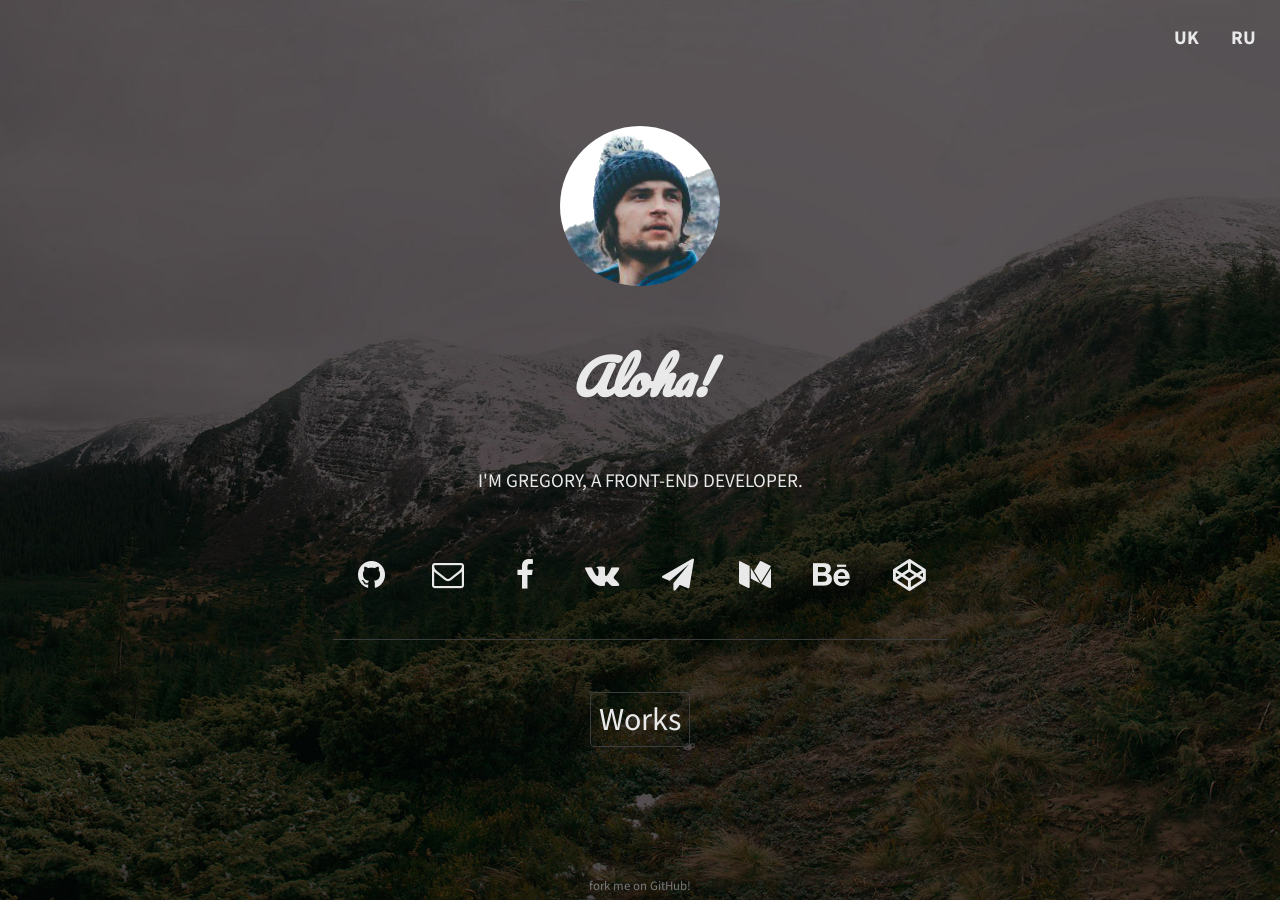
==== commit dcb7fc4d: "add codepen link" ====
--- a/index.html
+++ b/index.html
@@ -28,6 +28,7 @@
 			<li class="icon"><a href="https://telegram.me/Fotonmoton" target="_blank" class="fa fa-paper-plane fa-fw fa-2x"></a></li>
 			<li class="icon"><a href="https://medium.com/@gregorytertyshny" target="_blank" class="fa fa-medium fa-fw fa-2x"></a></li>
 			<li class="icon"><a href="https://www.behance.net/fotonmoton" target="_blank" class="fa fa-behance fa-fw fa-2x"></a></li>
+			<li class="icon"><a href="http://codepen.io/Fotonmoton/#" target="_blank" class="fa fa-codepen fa-fw fa-2x"></a></li>
 		</ul>
 		<nav>
 			<ul id="about-wrap">
